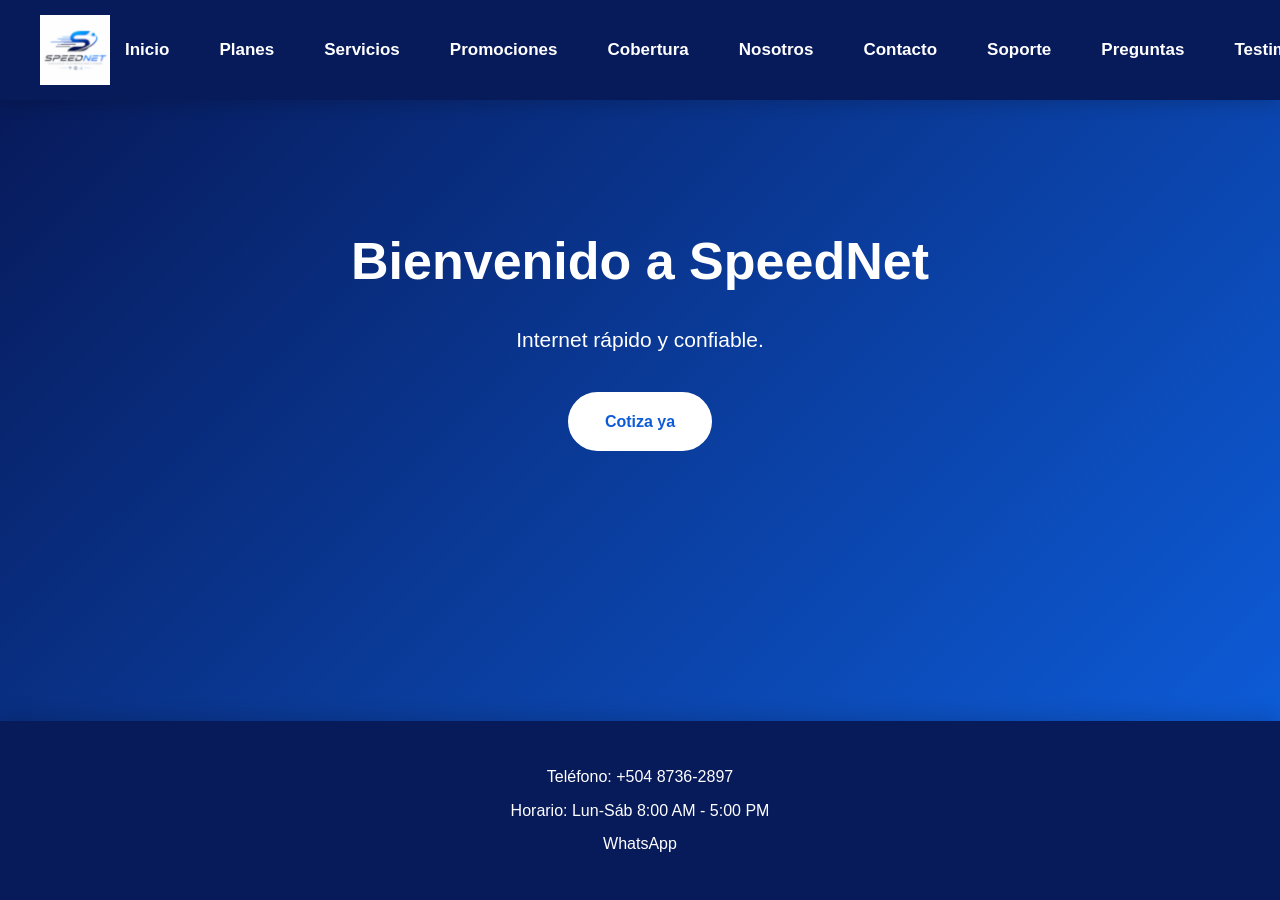
==== index.html @ 7c33e4db "Planes Servicios y nosotros" ====
<!DOCTYPE html>
<html lang="es">
<head>
<meta charset="UTF-8">
<meta name="viewport" content="width=device-width,initial-scale=1.0">
<title>SpeedNet - Inicio</title>
<link rel="stylesheet" href="css/style.css">
<link rel="stylesheet" href="css/responsive.css">
</head>
<body>
<header>
    <div class="logo">
        <img src="img/Logo.PNG" alt="SpeedNet">
    </div>

    <button id="menu-toggle">☰</button>

    <nav>
    <ul id="menu">
        <li><a href="index.html">Inicio</a></li>
        <li><a href="planes.html">Planes</a></li>
        <li><a href="servicios.html">Servicios</a></li>  <!-- ← esta línea es la nueva -->
        <li><a href="promociones.html">Promociones</a></li>
        <li><a href="cobertura.html">Cobertura</a></li>
        <li><a href="nosotros.html">Nosotros</a></li>
        <li><a href="contacto.html">Contacto</a></li>
        <li><a href="soporte.html">Soporte</a></li>
        <li><a href="preguntas.html">Preguntas</a></li>
        <li><a href="testimonios.html">Testimonios</a></li>
        <li><a href="terminos.html">Términos</a></li>
    </ul>
</nav>
</header>

<section class="hero">
<h1>Bienvenido a SpeedNet</h1>
<p>Internet rápido y confiable.</p>
<a class="btn" href="contacto.html">Cotiza ya</a>
</section>

<footer>
<p>Teléfono: +504 8736-2897<p>
<p>Horario: Lun-Sáb 8:00 AM - 5:00 PM</p>
<p>WhatsApp</p>
</footer>

<script src="js/menu.js"></script>
</body>
</html>
---- css/style.css ----
:root{
    --azulOscuro:#071A5A;
    --azulPrincipal:#0D5BD7;
    --azulClaro:#1FA3FF;
    --blanco:#FFFFFF;
    --gris:#F5F7FA;
    --texto:#1F2937;
}

*{
    margin:0;
    padding:0;
    box-sizing:border-box;
}

html{
    height:100%;
}

body{
    min-height:100vh;
    display:flex;
    flex-direction:column;
    font-family:Arial, Helvetica, sans-serif;
    background:var(--gris);
    color:var(--texto);
    line-height:1.6;
}

section{
    flex:1;
    padding:60px 0;
}

.container{
    width:90%;
    max-width:1200px;
    margin:auto;
}

/*================ HEADER ================*/

header{
    background:var(--azulOscuro);
    display:flex;
    justify-content:space-between;
    align-items:center;
    padding:15px 40px;
    box-shadow:0 5px 15px rgba(0,0,0,.15);
    position:sticky;
    top:0;
    z-index:1000;
}

.logo{
    display:flex;
    align-items:center;
}

.logo img{
    width:70px;
    transition:.4s;
}

.logo img:hover{
    transform:scale(1.08);
}

nav ul{
    display:flex;
    list-style:none;
    gap:20px;
}

nav ul li{
    position:relative;
}

nav ul li a{
    color:white;
    text-decoration:none;
    font-size:17px;
    font-weight:bold;
    padding:10px 15px;
    display:block;
    transition:.35s;
    position:relative;
}

/* Línea animada */

nav ul li a::after{

    content:"";
    position:absolute;
    left:50%;
    bottom:5px;
    width:0%;
    height:3px;
    background:var(--azulClaro);
    transition:.35s;
    transform:translateX(-50%);
    border-radius:5px;

}

nav ul li a:hover::after{

    width:75%;

}

/* Hover */

nav ul li a:hover{

    color:var(--azulClaro);
    transform:translateY(-3px);

}

/*================ HERO ================*/

.hero{

    background:linear-gradient(135deg,var(--azulOscuro),var(--azulPrincipal));
    color:white;
    text-align:center;
    padding:120px 20px;
    animation:fadeHero 1s;

}

.hero h1{

    font-size:52px;
    margin-bottom:20px;

}

.hero p{

    font-size:21px;
    margin-bottom:35px;

}

@keyframes fadeHero{

    from{

        opacity:0;
        transform:translateY(30px);

    }

    to{

        opacity:1;
        transform:translateY(0);

    }

}

/*================ BOTÓN ================*/

.btn{

    display:inline-block;
    background:white;
    color:var(--azulPrincipal);
    padding:15px 35px;
    border-radius:50px;
    text-decoration:none;
    font-weight:bold;
    transition:.35s;
    border:2px solid white;

}

.btn:hover{

    background:var(--azulClaro);
    color:white;
    border-color:var(--azulClaro);
    transform:translateY(-6px);
    box-shadow:0 15px 25px rgba(0,0,0,.25);

}

/*================ CARDS ================*/

.card{

    background:white;
    border-radius:12px;
    padding:20px;
    transition:.4s;
    box-shadow:0 10px 20px rgba(0,0,0,.12);

}

.card:hover{

    transform:translateY(-8px);
    box-shadow:0 18px 35px rgba(0,0,0,.20);

}

h2{

    color:var(--azulOscuro);
    margin-bottom:25px;
    text-align:center;

}

/*================ FOOTER ================*/

footer{

    margin-top:auto;
    background:var(--azulOscuro);
    color:white;
    text-align:center;
    padding:35px;
    box-shadow:0 -5px 20px rgba(0,0,0,.15);

}

footer p{

    margin:8px 0;

}

/*================ MENÚ ================*/

#menu-toggle,
.hmb-button{

    display:none;
    background:none;
    border:none;
    color:white;
    font-size:35px;
    cursor:pointer;

}
---- css/responsive.css ----
@media screen and (max-width:768px){

header{

    flex-wrap:wrap;
    padding:15px 20px;

}

#menu-toggle,
.hmb-button{

    display:block;

}

nav{

    width:100%;

}

header nav.hidden{

    display:none;

}

nav ul{

    display:none;
    flex-direction:column;
    width:100%;
    margin-top:20px;
    animation:menu .35s ease;

}

nav ul.show{

    display:flex;

}

nav ul li{

    text-align:center;
    margin:8px 0;

}

nav ul li a{

    display:block;
    padding:14px;

}

.hero{

    padding:90px 20px;

}

.hero h1{

    font-size:36px;

}

.hero p{

    font-size:18px;

}

}

@keyframes menu{

from{

opacity:0;
transform:translateY(-15px);

}

to{

opacity:1;
transform:translateY(0);

}

}
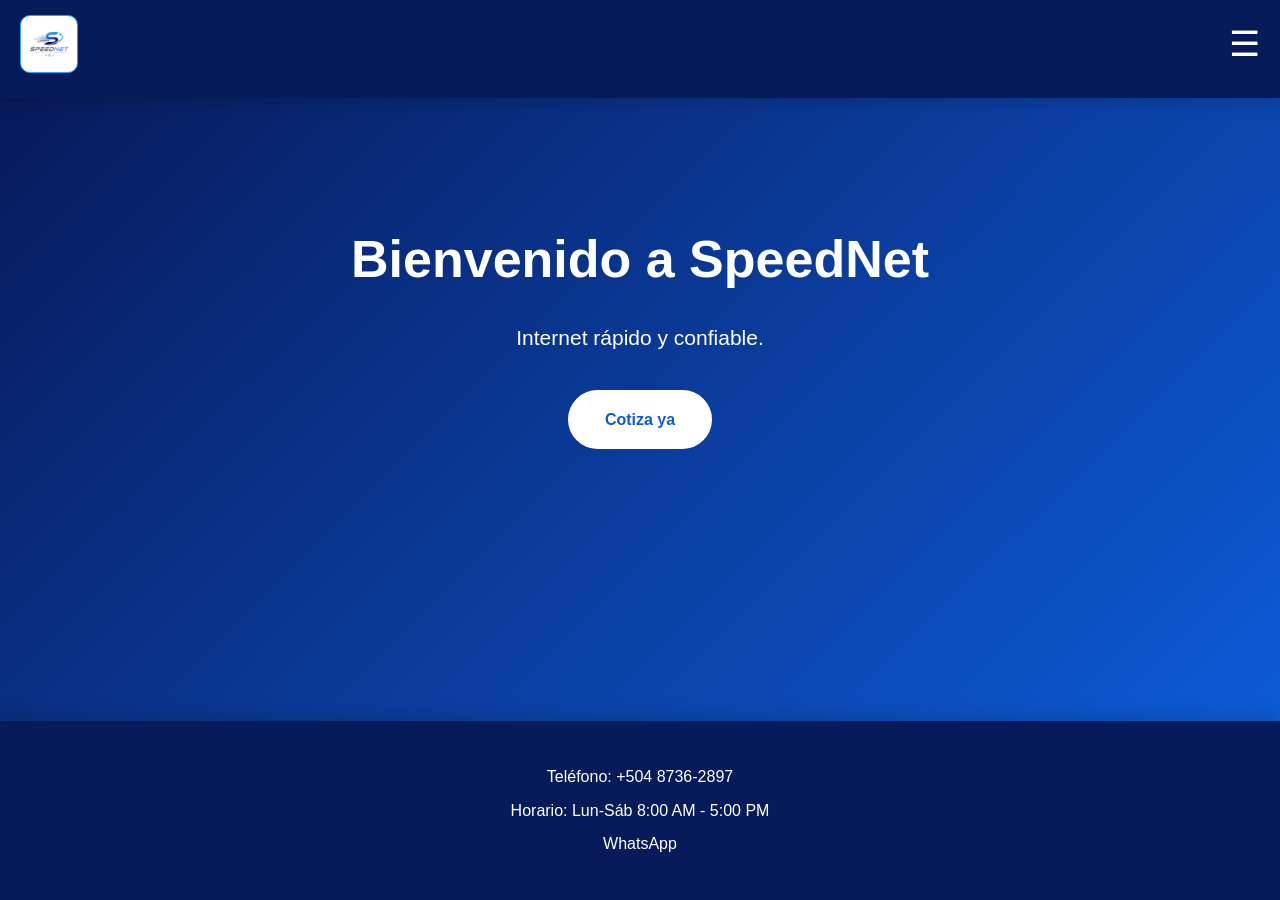
==== commit 45a8e6b5: "Unificado para todas las paginas el mismo menu, ya que unas tenian distintas" ====
--- a/index.html
+++ b/index.html
@@ -16,20 +16,23 @@
     <button id="menu-toggle">☰</button>
 
     <nav>
-    <ul id="menu">
-        <li><a href="index.html">Inicio</a></li>
-        <li><a href="planes.html">Planes</a></li>
-        <li><a href="servicios.html">Servicios</a></li>  <!-- ← esta línea es la nueva -->
-        <li><a href="promociones.html">Promociones</a></li>
-        <li><a href="cobertura.html">Cobertura</a></li>
-        <li><a href="nosotros.html">Nosotros</a></li>
-        <li><a href="contacto.html">Contacto</a></li>
-        <li><a href="soporte.html">Soporte</a></li>
-        <li><a href="preguntas.html">Preguntas</a></li>
-        <li><a href="testimonios.html">Testimonios</a></li>
-        <li><a href="terminos.html">Términos</a></li>
-    </ul>
-</nav>
+     <nav class="hidden">
+        <ul id="menu">
+            <li><a href="index.html">Inicio</a></li>
+            <li><a href="planes.html">Planes</a></li>
+            <li><a href="servicios.html">Servicios</a></li>
+            <li><a href="promociones.html">Promociones</a></li>
+            <li><a href="cobertura.html">Cobertura</a></li>
+            <li><a href="nosotros.html">Nosotros</a></li>
+            <li><a href="contacto.html">Contacto</a></li>
+            <li><a href="cotizar.html">Cotizar</a></li>
+            <li><a href="soporte.html">Soporte</a></li>
+            <li><a href="preguntas.html">Preguntas</a></li>
+            <li><a href="testimonios.html">Testimonios</a></li>
+            <li><a href="avisos.html">Avisos</a></li>
+            <li><a href="terminos.html">Términos</a></li>
+        </ul>
+    </nav>
 </header>
 
 <section class="hero">
--- a/css/style.css
+++ b/css/style.css
@@ -14,7 +14,7 @@
 }
 
 html{
-    height:100%;
+    scroll-behavior:smooth;
 }
 
 body{
@@ -38,14 +38,12 @@
     margin:auto;
 }
 
-/*================ HEADER ================*/
-
 header{
     background:var(--azulOscuro);
     display:flex;
     justify-content:space-between;
     align-items:center;
-    padding:15px 40px;
+    padding:15px 20px;
     box-shadow:0 5px 15px rgba(0,0,0,.15);
     position:sticky;
     top:0;
@@ -57,24 +55,38 @@
     align-items:center;
 }
 
+.brand{
+    display:flex;
+    align-items:center;
+    gap:12px;
+    color:var(--blanco);
+    text-decoration:none;
+    font-size:22px;
+    font-weight:bold;
+}
+
+.brand img,
 .logo img{
-    width:70px;
-    transition:.4s;
-}
-
-.logo img:hover{
-    transform:scale(1.08);
+    width:58px;
+    height:58px;
+    object-fit:contain;
+    padding:6px;
+    background:var(--blanco);
+    border:1px solid var(--azulClaro);
+    border-radius:10px;
 }
 
 nav ul{
     display:flex;
+    flex-wrap:wrap;
+    justify-content:center;
     list-style:none;
-    gap:20px;
-}
-
+    gap:8px;
+}
 nav ul li{
     position:relative;
 }
+
 
 nav ul li a{
     color:white;
@@ -87,10 +99,7 @@
     position:relative;
 }
 
-/* Línea animada */
-
 nav ul li a::after{
-
     content:"";
     position:absolute;
     left:50%;
@@ -101,72 +110,42 @@
     transition:.35s;
     transform:translateX(-50%);
     border-radius:5px;
-
-}
-
+}
 nav ul li a:hover::after{
-
     width:75%;
-
-}
-
-/* Hover */
+}
 
 nav ul li a:hover{
-
     color:var(--azulClaro);
     transform:translateY(-3px);
-
-}
-
-/*================ HERO ================*/
+}
+
+nav ul li a.active{
+    color:var(--azulClaro);
+}
+
+nav ul li a.active::after{
+    width:75%;
+}
 
 .hero{
-
     background:linear-gradient(135deg,var(--azulOscuro),var(--azulPrincipal));
     color:white;
     text-align:center;
     padding:120px 20px;
-    animation:fadeHero 1s;
-
 }
 
 .hero h1{
-
     font-size:52px;
     margin-bottom:20px;
-
 }
 
 .hero p{
-
     font-size:21px;
     margin-bottom:35px;
-
-}
-
-@keyframes fadeHero{
-
-    from{
-
-        opacity:0;
-        transform:translateY(30px);
-
-    }
-
-    to{
-
-        opacity:1;
-        transform:translateY(0);
-
-    }
-
-}
-
-/*================ BOTÓN ================*/
+}
 
 .btn{
-
     display:inline-block;
     background:white;
     color:var(--azulPrincipal);
@@ -174,77 +153,67 @@
     border-radius:50px;
     text-decoration:none;
     font-weight:bold;
-    transition:.35s;
     border:2px solid white;
-
-}
-
-.btn:hover{
-
-    background:var(--azulClaro);
-    color:white;
-    border-color:var(--azulClaro);
-    transform:translateY(-6px);
-    box-shadow:0 15px 25px rgba(0,0,0,.25);
-
-}
-
-/*================ CARDS ================*/
+}
 
 .card{
-
     background:white;
     border-radius:12px;
     padding:20px;
-    transition:.4s;
     box-shadow:0 10px 20px rgba(0,0,0,.12);
-
-}
-
-.card:hover{
-
-    transform:translateY(-8px);
-    box-shadow:0 18px 35px rgba(0,0,0,.20);
-
 }
 
 h2{
-
     color:var(--azulOscuro);
     margin-bottom:25px;
     text-align:center;
-
-}
-
-/*================ FOOTER ================*/
+}
 
 footer{
-
     margin-top:auto;
     background:var(--azulOscuro);
     color:white;
     text-align:center;
     padding:35px;
     box-shadow:0 -5px 20px rgba(0,0,0,.15);
-
 }
 
 footer p{
-
     margin:8px 0;
-
-}
-
-/*================ MENÚ ================*/
+}
 
 #menu-toggle,
 .hmb-button{
-
     display:none;
     background:none;
     border:none;
     color:white;
     font-size:35px;
     cursor:pointer;
-
-}
+}
+
+@media (max-width:1450px){
+    header{
+        flex-wrap:wrap;
+        gap:10px;
+        padding:15px 20px;
+    }
+
+    #menu-toggle,
+    .hmb-button{
+        display:block;
+    }
+
+    nav{
+        width:100%;
+    }
+
+    nav.hidden{
+        display:none;
+    }
+
+    nav ul{
+        flex-direction:column;
+        gap:8px;
+    }
+}
--- a/css/responsive.css
+++ b/css/responsive.css
@@ -1,95 +1,65 @@
 @media screen and (max-width:768px){
+    header{
+        flex-wrap:wrap;
+        padding:15px 20px;
+    }
 
-header{
+    #menu-toggle,
+    .hmb-button{
+        display:block;
+    }
 
-    flex-wrap:wrap;
-    padding:15px 20px;
+    nav{
+        width:100%;
+    }
 
-}
+    header nav.hidden{
+        display:none;
+    }
 
-#menu-toggle,
-.hmb-button{
+    nav ul{
+        display:none;
+        flex-direction:column;
+        width:100%;
+        margin-top:20px;
+        animation:menu .35s ease;
+    }
 
-    display:block;
+    nav ul.show{
+        display:flex;
+    }
 
-}
+    nav ul li{
+        text-align:center;
+        margin:8px 0;
+    }
 
-nav{
+    nav ul li a{
+        display:block;
+        padding:14px;
+    }
 
-    width:100%;
+    .hero{
+        padding:90px 20px;
+    }
 
-}
+    .hero h1{
+        font-size:36px;
+    }
 
-header nav.hidden{
-
-    display:none;
-
-}
-
-nav ul{
-
-    display:none;
-    flex-direction:column;
-    width:100%;
-    margin-top:20px;
-    animation:menu .35s ease;
-
-}
-
-nav ul.show{
-
-    display:flex;
-
-}
-
-nav ul li{
-
-    text-align:center;
-    margin:8px 0;
-
-}
-
-nav ul li a{
-
-    display:block;
-    padding:14px;
-
-}
-
-.hero{
-
-    padding:90px 20px;
-
-}
-
-.hero h1{
-
-    font-size:36px;
-
-}
-
-.hero p{
-
-    font-size:18px;
-
-}
-
+    .hero p{
+        font-size:18px;
+    }
 }
 
 @keyframes menu{
+    from{
+        opacity:0;
+        transform:translateY(-15px);
+    }
 
-from{
-
-opacity:0;
-transform:translateY(-15px);
-
+    to{
+        opacity:1;
+        transform:translateY(0);
+    }
 }
-
-to{
-
-opacity:1;
-transform:translateY(0);
-
-}
-
-}
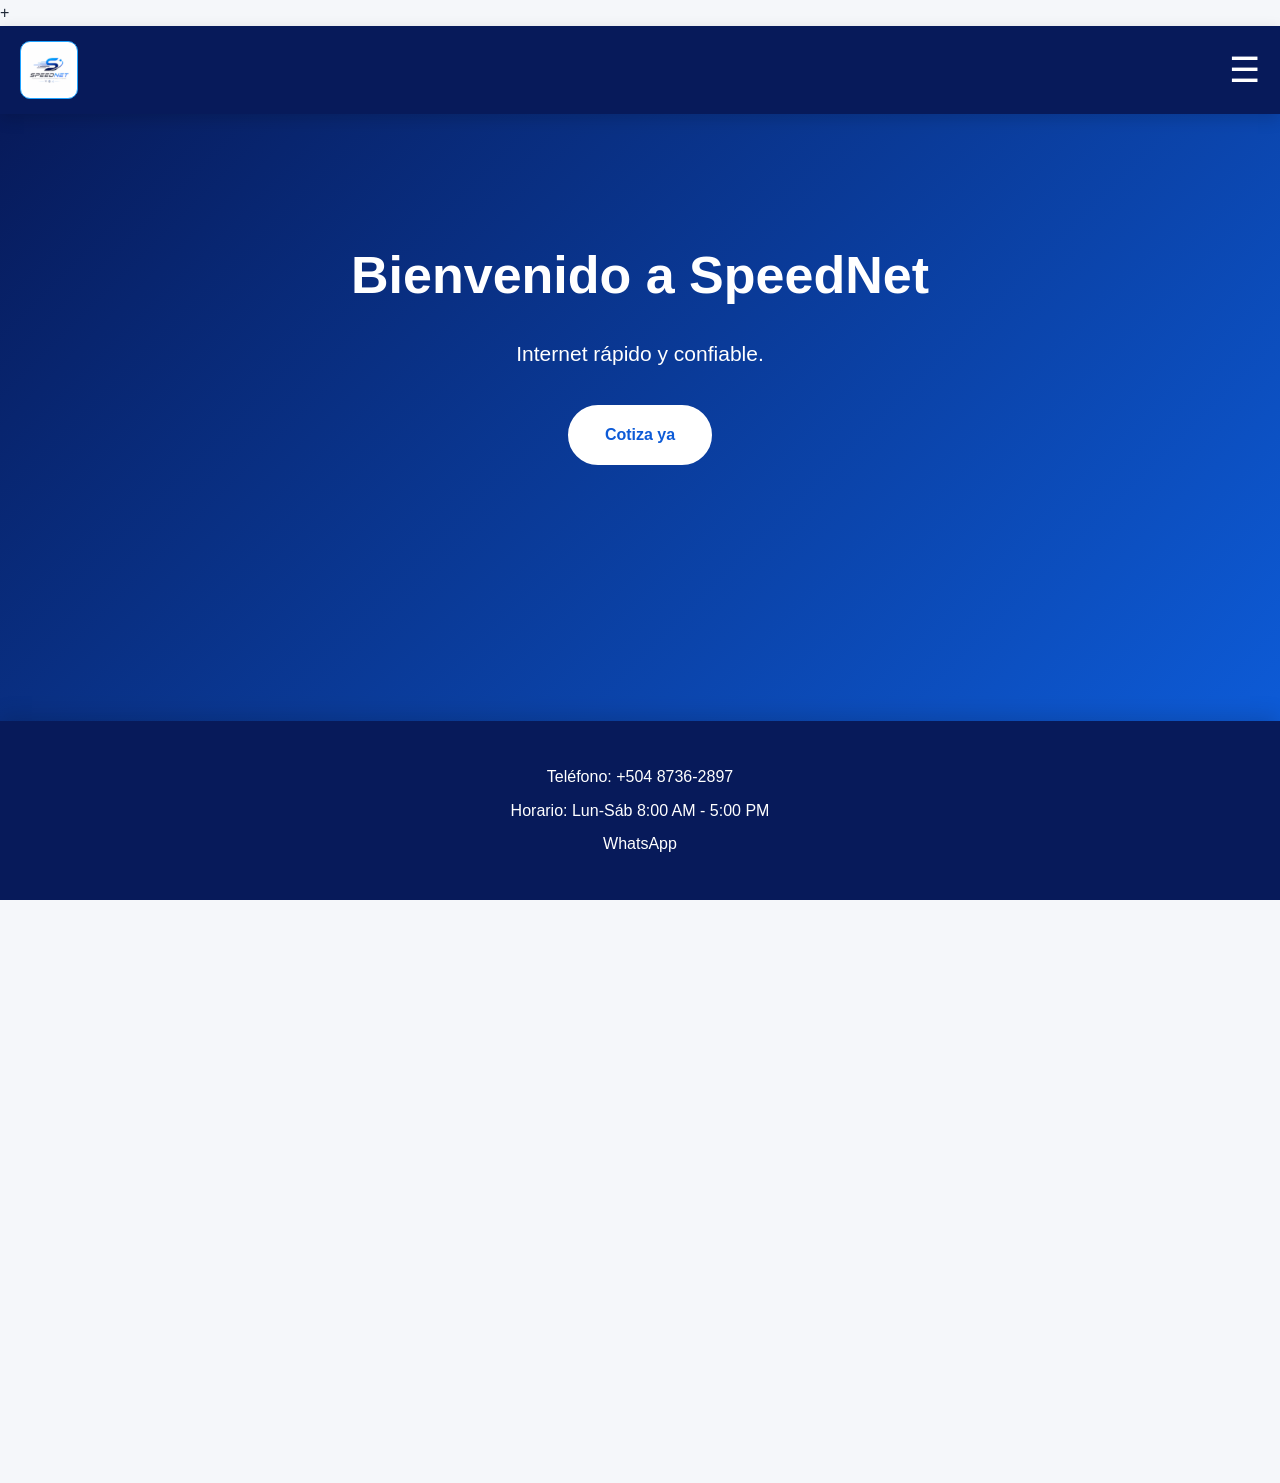
==== commit e1cdc3c5: "prueba" ====
--- a/index.html
+++ b/index.html
@@ -1,4 +1,4 @@
-<!DOCTYPE html>
++<!DOCTYPE html>
 <html lang="es">
 <head>
 <meta charset="UTF-8">
@@ -16,7 +16,7 @@
     <button id="menu-toggle">☰</button>
 
     <nav>
-     <nav class="hidden">
+     <nav class="Navegación principal">
         <ul id="menu">
             <li><a href="index.html">Inicio</a></li>
             <li><a href="planes.html">Planes</a></li>
--- a/css/style.css
+++ b/css/style.css
@@ -63,6 +63,10 @@
     text-decoration:none;
     font-size:22px;
     font-weight:bold;
+}
+
+.brand span{
+    display:none;
 }
 
 .brand img,
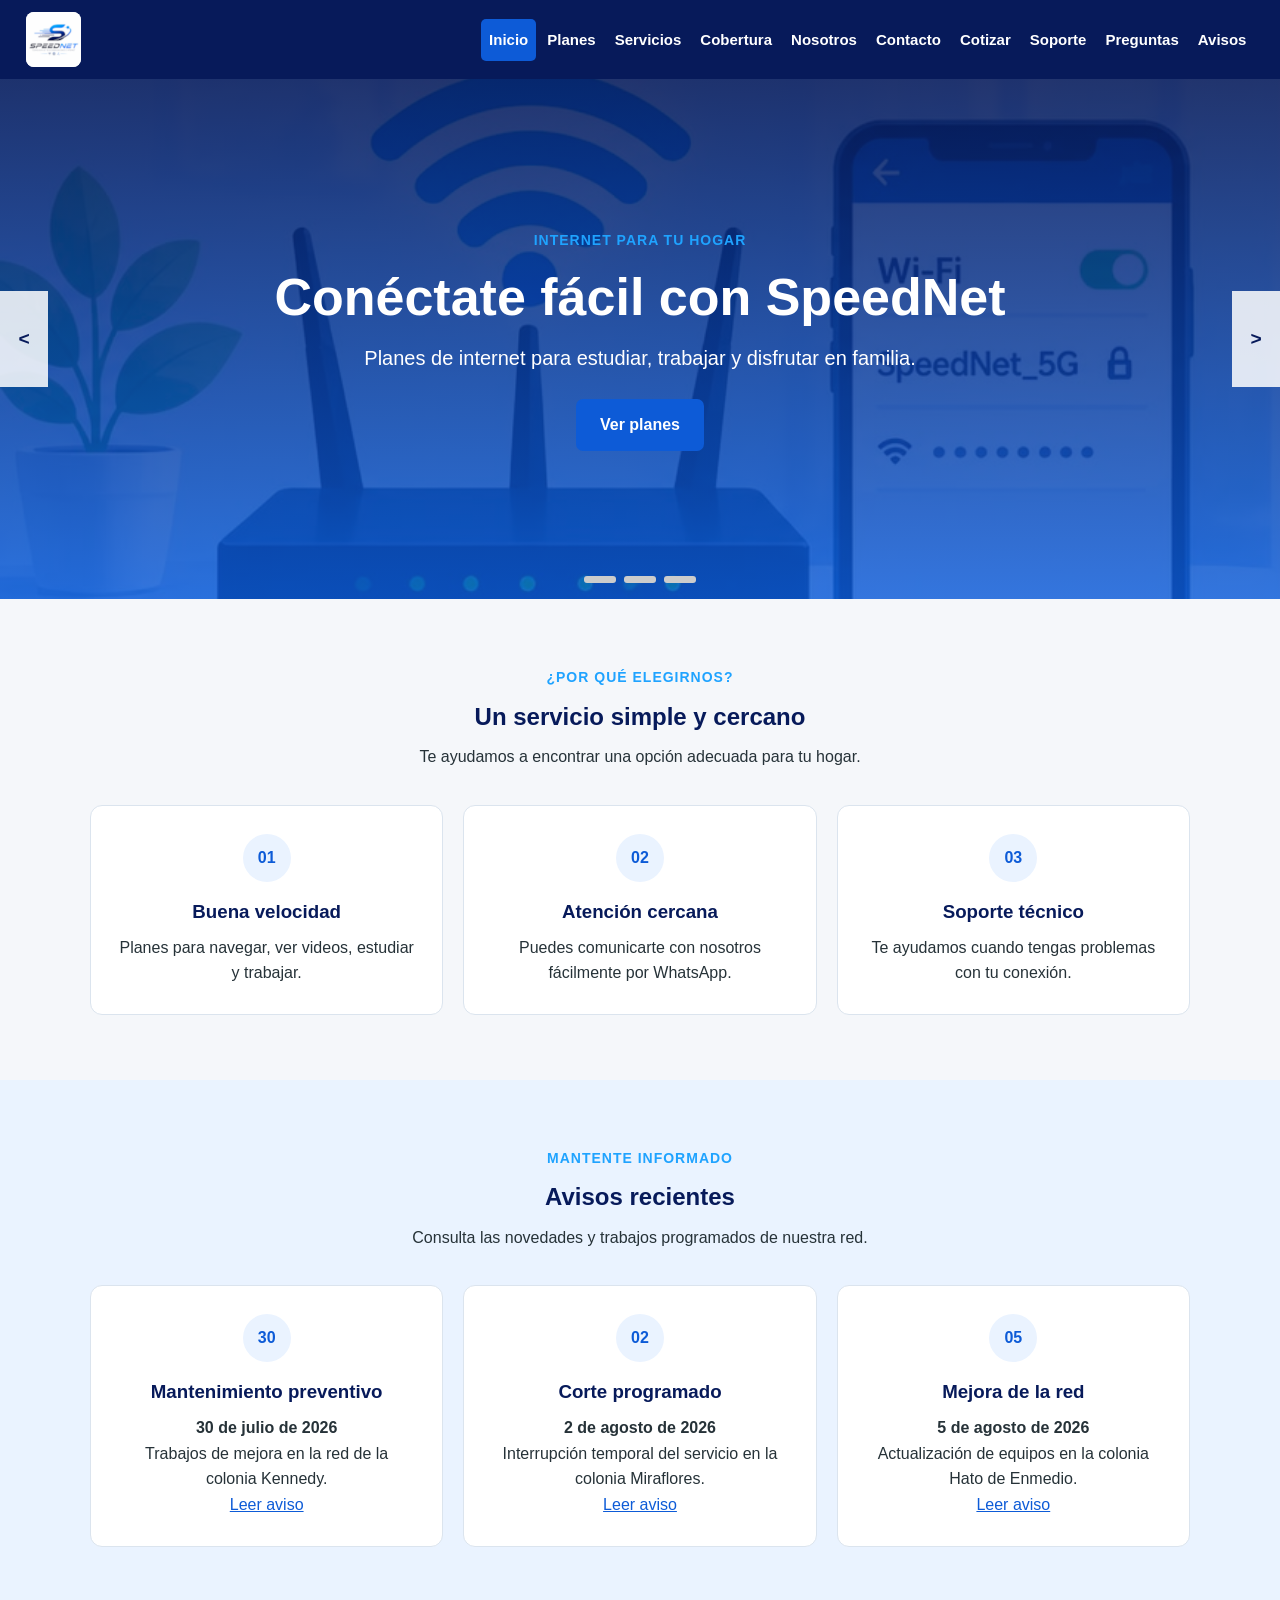
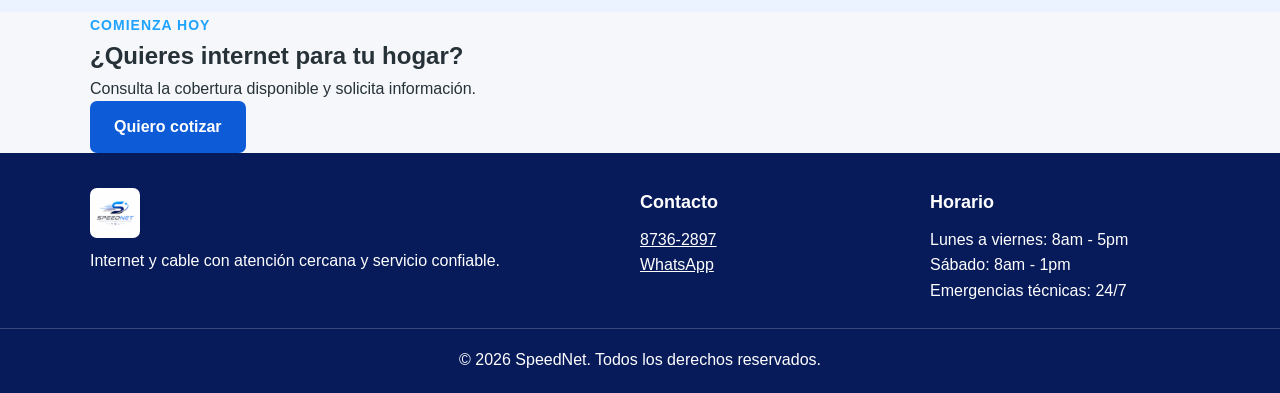
==== commit 23b49a77: "Cambios finales" ====
--- a/index.html
+++ b/index.html
@@ -1,52 +1,161 @@
-+<!DOCTYPE html>
+<!DOCTYPE html>
 <html lang="es">
 <head>
-<meta charset="UTF-8">
-<meta name="viewport" content="width=device-width,initial-scale=1.0">
-<title>SpeedNet - Inicio</title>
-<link rel="stylesheet" href="css/style.css">
-<link rel="stylesheet" href="css/responsive.css">
+    <meta charset="UTF-8">
+    <meta name="viewport" content="width=device-width, initial-scale=1.0">
+    <meta name="description" content="Internet para tu hogar con planes accesibles y atención cercana.">
+    <title>SpeedNet - Inicio</title>
+    <link rel="stylesheet" href="css/style.css">
+    <link rel="stylesheet" href="css/responsive.css">
 </head>
 <body>
-<header>
-    <div class="logo">
-        <img src="img/Logo.PNG" alt="SpeedNet">
-    </div>
-
-    <button id="menu-toggle">☰</button>
-
-    <nav>
-     <nav class="Navegación principal">
+    <header>
+        <a class="logo" href="index.html" aria-label="Ir al inicio de SpeedNet">
+            <img src="img/Logo.PNG" alt="SpeedNet">
+        </a>
+            <button class="hmb-button" type="button" aria-label="Abrir menú">☰</button>
+    <nav class="hidden">
         <ul id="menu">
-            <li><a href="index.html">Inicio</a></li>
+            <li><a class="active" href="index.html">Inicio</a></li>
             <li><a href="planes.html">Planes</a></li>
             <li><a href="servicios.html">Servicios</a></li>
-            <li><a href="promociones.html">Promociones</a></li>
             <li><a href="cobertura.html">Cobertura</a></li>
             <li><a href="nosotros.html">Nosotros</a></li>
             <li><a href="contacto.html">Contacto</a></li>
             <li><a href="cotizar.html">Cotizar</a></li>
             <li><a href="soporte.html">Soporte</a></li>
             <li><a href="preguntas.html">Preguntas</a></li>
-            <li><a href="testimonios.html">Testimonios</a></li>
             <li><a href="avisos.html">Avisos</a></li>
-            <li><a href="terminos.html">Términos</a></li>
         </ul>
     </nav>
-</header>
+    </header>
 
-<section class="hero">
-<h1>Bienvenido a SpeedNet</h1>
-<p>Internet rápido y confiable.</p>
-<a class="btn" href="contacto.html">Cotiza ya</a>
-</section>
+    <main>
+        <div class="carusel">
+            <div class="carusel-lane">
+                <section class="home-hero slide-inicio">
+                    <div class="container home-hero-content">
+                        <span class="eyebrow">Internet para tu hogar</span>
+                        <h1>Conéctate fácil con SpeedNet</h1>
+                        <p>Planes de internet para estudiar, trabajar y disfrutar en familia.</p>
+                        <div class="home-buttons"><a class="btn btn-gold" href="planes.html">Ver planes</a></div>
+                    </div>
+                </section>
+                <section class="home-hero slide-cobertura">
+                    <div class="container home-hero-content">
+                        <span class="eyebrow">Consulta tu zona</span>
+                        <h1>Encuentra cobertura cerca de ti</h1>
+                        <p>Busca tu colonia y solicita información de forma rápida.</p>
+                        <div class="home-buttons"><a class="btn btn-light" href="cobertura.html">Consultar cobertura</a></div>
+                    </div>
+                </section>
+                <section class="home-hero slide-soporte">
+                    <div class="container home-hero-content">
+                        <span class="eyebrow">Estamos para ayudarte</span>
+                        <h1>Soporte cuando lo necesites</h1>
+                        <p>Consulta respuestas y comunícate con nuestro equipo.</p>
+                        <div class="home-buttons"><a class="btn btn-gold" href="soporte.html">Ir a soporte</a></div>
+                    </div>
+                </section>
+            </div>
+        </div>
 
-<footer>
-<p>Teléfono: +504 8736-2897<p>
-<p>Horario: Lun-Sáb 8:00 AM - 5:00 PM</p>
-<p>WhatsApp</p>
+        <section class="home-section">
+            <div class="container">
+                <div class="home-heading">
+                    <span class="section-label">¿Por qué elegirnos?</span>
+                    <h2>Un servicio simple y cercano</h2>
+                    <p>Te ayudamos a encontrar una opción adecuada para tu hogar.</p>
+                </div>
+
+                <div class="home-grid">
+                    <article class="home-card">
+                        <span class="home-icon">01</span>
+                        <h3>Buena velocidad</h3>
+                        <p>Planes para navegar, ver videos, estudiar y trabajar.</p>
+                    </article>
+                    <article class="home-card">
+                        <span class="home-icon">02</span>
+                        <h3>Atención cercana</h3>
+                        <p>Puedes comunicarte con nosotros fácilmente por WhatsApp.</p>
+                    </article>
+                    <article class="home-card">
+                        <span class="home-icon">03</span>
+                        <h3>Soporte técnico</h3>
+                        <p>Te ayudamos cuando tengas problemas con tu conexión.</p>
+                    </article>
+                </div>
+            </div>
+        </section>
+
+        <section class="home-section section-alt">
+            <div class="container">
+                <div class="home-heading">
+                    <span class="section-label">Mantente informado</span>
+                    <h2>Avisos recientes</h2>
+                    <p>Consulta las novedades y trabajos programados de nuestra red.</p>
+                </div>
+
+                <div class="home-grid">
+                    <article class="home-card">
+                        <span class="home-icon">30</span>
+                        <h3>Mantenimiento preventivo</h3>
+                        <p><strong>30 de julio de 2026</strong></p>
+                        <p>Trabajos de mejora en la red de la colonia Kennedy.</p>
+                        <a href="avisos.html">Leer aviso</a>
+                    </article>
+                    <article class="home-card">
+                        <span class="home-icon">02</span>
+                        <h3>Corte programado</h3>
+                        <p><strong>2 de agosto de 2026</strong></p>
+                        <p>Interrupción temporal del servicio en la colonia Miraflores.</p>
+                        <a href="avisos.html">Leer aviso</a>
+                    </article>
+                    <article class="home-card">
+                        <span class="home-icon">05</span>
+                        <h3>Mejora de la red</h3>
+                        <p><strong>5 de agosto de 2026</strong></p>
+                        <p>Actualización de equipos en la colonia Hato de Enmedio.</p>
+                        <a href="avisos.html">Leer aviso</a>
+                    </article>
+                </div>
+            </div>
+        </section>
+
+        <section class="cta-section">
+            <div class="container cta-card">
+                <div>
+                    <span class="eyebrow">Comienza hoy</span>
+                    <h2>¿Quieres internet para tu hogar?</h2>
+                    <p>Consulta la cobertura disponible y solicita información.</p>
+                </div>
+                <a class="btn btn-gold" href="cotizar.html">Quiero cotizar</a>
+            </div>
+        </section>
+    </main>
+
+    <footer>
+    <div class="container footer-grid">
+        <div class="footer-brand">
+            <img class="footer-logo" src="img/Logo.PNG" alt="Logotipo de SpeedNet">
+            <p>Internet y cable con atención cercana y servicio confiable.</p>
+        </div>
+        <div>
+            <h2>Contacto</h2>
+            <a href="tel:+50487362897">8736-2897</a>
+            <a href="https://wa.me/50487362897" target="_blank" rel="noopener">WhatsApp</a>
+        </div>
+        <div>
+            <h2>Horario</h2>
+            <p>Lunes a viernes: 8am - 5pm</p>
+            <p>Sábado: 8am - 1pm</p>
+            <p>Emergencias técnicas: 24/7</p>
+        </div>
+    </div>
+    <p class="copyright">© 2026 SpeedNet. Todos los derechos reservados.</p>
 </footer>
 
-<script src="js/menu.js"></script>
+    <script src="js/menu.js"></script>
+    <script src="js/carusel.js"></script>
 </body>
 </html>
--- a/css/style.css
+++ b/css/style.css
@@ -1,223 +1,131 @@
 :root{
-    --azulOscuro:#071A5A;
-    --azulPrincipal:#0D5BD7;
-    --azulClaro:#1FA3FF;
-    --blanco:#FFFFFF;
-    --gris:#F5F7FA;
-    --texto:#1F2937;
+    --azul:#0d5bd7;
+    --azul-oscuro:#071a5a;
+    --celeste:#eaf3ff;
+    --amarillo:#f2c94c;
+    --blanco:#ffffff;
+    --gris:#f5f7fa;
+    --texto:#263238;
 }
 
-*{
-    margin:0;
-    padding:0;
-    box-sizing:border-box;
+*{box-sizing:border-box;margin:0;padding:0}
+html{scroll-behavior:smooth}
+body{font-family:Arial,sans-serif;background:var(--gris);color:var(--texto);line-height:1.6;overflow-x:hidden}
+img{max-width:100%;display:block}
+a{color:var(--azul)}
+.container{width:90%;max-width:1100px;margin:auto}
+
+header{display:flex;align-items:center;justify-content:space-between;gap:20px;background:var(--azul-oscuro);padding:12px 2%}
+.logo,.brand{display:flex;align-items:center;gap:10px;color:white;text-decoration:none;font-weight:bold}
+.logo img,.brand img{width:55px;height:55px;object-fit:contain;background:white;border-radius:8px}
+nav ul{display:flex;flex-wrap:nowrap;justify-content:center;gap:3px;list-style:none}
+nav a{display:block;color:white;text-decoration:none;font-size:15px;font-weight:bold;padding:9px 8px;border-radius:5px}
+nav a:hover,nav a.active{background:var(--azul)}
+#menu-toggle,.hmb-button{display:none;background:transparent;border:0;color:white;font-size:30px;cursor:pointer}
+
+.hero{min-height:480px;display:flex;align-items:center;text-align:center;color:white;background:linear-gradient(rgba(7,26,90,.88),rgba(13,91,215,.82)),url("../img/wifi.jpg") center/cover}
+.hero h1{font-size:48px;line-height:1.15;margin:14px 0}
+.hero p{font-size:19px;margin-bottom:22px}
+.btn{display:inline-block;padding:11px 22px;border:2px solid var(--azul);border-radius:7px;background:var(--azul);color:white;text-decoration:none;font-weight:bold;cursor:pointer}
+.btn:hover{opacity:.9}
+.btn-yellow{background:var(--amarillo);border-color:var(--amarillo);color:var(--azul-oscuro)}
+.btn-light{background:white;border-color:white;color:var(--azul)}
+
+.section{padding:60px 0}
+.section-alt{background:var(--celeste)}
+.card{background:white;border:1px solid #dbe4ee;border-radius:12px;padding:25px}
+.card h2,.card h3{color:var(--azul-oscuro);margin-bottom:10px}
+.card img{width:100%;height:190px;object-fit:cover;border-radius:8px;margin-bottom:15px}
+
+.faq-item{background:white;border:1px solid #dbe4ee;border-radius:8px;margin-bottom:12px;overflow:hidden}
+.faq-item summary{padding:17px 20px;color:var(--azul-oscuro);font-weight:bold;cursor:pointer}
+.faq-item div{padding:0 20px 18px}
+
+footer{background:var(--azul-oscuro);color:white;padding:35px 0 20px}
+.footer-grid{display:grid;grid-template-columns:2fr 1fr 1fr;gap:30px}
+footer h2{font-size:18px;margin-bottom:10px}
+footer a{display:block;color:white}
+.footer-brand{display:flex;flex-direction:column;align-items:flex-start;gap:10px}
+.footer-brand .footer-logo{width:50px;height:50px;object-fit:contain;padding:4px;background:white;border-radius:7px}
+.copyright{text-align:center;margin-top:25px;padding-top:18px;border-top:1px solid rgba(255,255,255,.2)}
+
+/* Inicio */
+.home-hero{min-height:520px;display:flex;align-items:center;text-align:center;color:white;background:linear-gradient(rgba(7,26,90,.88),rgba(13,91,215,.82)),url("../img/wifi.jpg") center/cover}
+.home-hero-content{max-width:760px}
+.home-hero h1{font-size:52px;line-height:1.15;margin:15px 0}
+.home-hero p{font-size:20px;margin-bottom:25px}
+.home-buttons{display:flex;justify-content:center;gap:12px;flex-wrap:wrap}
+.btn-light{background:white;border-color:white;color:var(--azul)}
+.home-section{padding:65px 0}
+.home-heading{max-width:650px;margin:0 auto 35px;text-align:center}
+.home-heading h2{margin:8px 0;color:var(--azul-oscuro)}
+.home-grid{display:grid;grid-template-columns:repeat(3,1fr);gap:20px}
+.home-card{background:white;border:1px solid #dbe4ee;border-radius:12px;padding:28px;text-align:center}
+.home-card h3{color:var(--azul-oscuro);margin-bottom:8px}
+.home-icon{display:grid;place-items:center;width:48px;height:48px;margin:0 auto 15px;border-radius:50%;background:var(--celeste);color:var(--azul);font-weight:bold}
+
+/* Carrusel basado en el ejercicio visto en clase */
+.carusel{position:relative;width:100vw;height:520px;overflow:hidden}
+.carusel .carusel-lane{display:flex;transition:transform 1s ease}
+.carusel .carusel-lane>section{width:100vw;height:520px;flex-shrink:0}
+.carusel .carusel-btn{display:flex;justify-content:center;align-items:center;position:absolute;width:3rem;height:6rem;font-size:1.2rem;font-weight:bolder;top:50%;background-color:rgba(255,255,255,.85);color:var(--azul-oscuro);transform:translateY(-50%);cursor:pointer}
+.carusel .carusel-btn-left{left:0}
+.carusel .carusel-btn-right{right:0}
+.carusel .carusel-idx-btns{position:absolute;padding:1rem;bottom:0;left:50%;transform:translateX(-50%);display:flex;gap:.5rem}
+.carusel .carusel-idx-btn{width:2rem;height:7px;border-radius:3px;background-color:#ccc;cursor:pointer}
+.carusel .carusel-idx-btn.active{background-color:var(--amarillo)}
+.slide-inicio{background:linear-gradient(rgba(7,26,90,.88),rgba(13,91,215,.82)),url("../img/wifi.jpg") center/cover}
+.slide-cobertura{background:linear-gradient(rgba(7,26,90,.88),rgba(13,91,215,.82)),url("../img/cobertura.jpg") center/cover}
+.slide-soporte{background:linear-gradient(rgba(7,26,90,.88),rgba(13,91,215,.82)),url("../img/soporte-tecnico.jpg") center/cover}
+
+/* Cobertura */
+.page-hero{background:linear-gradient(135deg,var(--azul-oscuro),var(--azul));color:white;text-align:center;padding:70px 20px}
+.page-hero .container{max-width:800px}
+.page-hero h1{font-size:42px;margin:10px 0 15px}
+.page-hero p{font-size:18px}
+.eyebrow,.section-label{color:#1fa3ff;font-size:14px;font-weight:bold;text-transform:uppercase;letter-spacing:1px}
+.coverage-section,.faq-section{padding:60px 0}
+.search-panel{display:grid;grid-template-columns:1fr 1fr;gap:35px;align-items:center;background:white;border-radius:14px;padding:30px;box-shadow:0 8px 24px rgba(0,0,0,.08)}
+.search-panel h2{text-align:left;margin:8px 0;color:var(--azul-oscuro)}
+.search-control label{display:block;font-weight:bold;margin-bottom:8px}
+.search-input-wrap{display:flex;align-items:center;gap:8px;border:1px solid #cbd5e1;border-radius:8px;padding:8px 10px}
+.search-input-wrap input{flex:1;min-width:0;border:0;outline:0;font-size:16px}
+.search-input-wrap button{border:0;border-radius:6px;background:var(--celeste);color:var(--azul);padding:8px 12px;cursor:pointer}
+.coverage-status{display:flex;justify-content:space-between;gap:15px;margin:25px 0 15px;padding:15px 18px;background:var(--celeste);border-left:4px solid var(--azul);border-radius:6px}
+.coverage-grid{display:grid;grid-template-columns:repeat(3,1fr);gap:15px}
+.coverage-card{display:grid;grid-template-columns:auto 1fr;gap:8px 12px;align-items:center;background:white;border:1px solid #dbe4ee;border-radius:10px;padding:18px}
+.coverage-card h3{margin:0;color:var(--azul-oscuro)}
+.coverage-card a{grid-column:2;font-weight:bold;text-decoration:none}
+.coverage-dot{width:10px;height:10px;border-radius:50%;background:#22c55e}
+.no-results{margin-top:20px;background:white;border-radius:12px;padding:30px;text-align:center}
+.benefit-strip{background:var(--azul-oscuro);color:white;padding:28px 0}
+.benefit-strip-grid{display:grid;grid-template-columns:repeat(3,1fr);gap:20px;text-align:center}
+.benefit-strip-grid strong,.benefit-strip-grid span{display:block}
+.benefit-strip-grid span{font-size:14px;color:#dbeafe}
+
+/* Preguntas */
+.faq-layout{display:grid;grid-template-columns:280px 1fr;gap:35px;align-items:start}
+.faq-aside{background:white;border-radius:12px;padding:25px;border:1px solid #dbe4ee}
+.faq-aside h2{text-align:left;margin:8px 0;color:var(--azul-oscuro)}
+.faq-categories{display:flex;flex-direction:column;gap:8px;margin:20px 0}
+.faq-categories a{color:#334155;text-decoration:none;padding:9px 10px;border-radius:6px;background:#f1f5f9}
+.help-card{background:var(--azul-oscuro);color:white;border-radius:9px;padding:18px}
+.help-card span,.help-card strong,.help-card a{display:block;margin-bottom:7px}
+.help-card a{color:var(--amarillo)}
+.faq-group{margin-bottom:35px}
+.faq-group-heading{display:flex;align-items:center;gap:15px;margin-bottom:12px}
+.faq-group-heading>span{display:grid;place-items:center;width:42px;height:42px;border-radius:50%;background:var(--azul);color:white;font-weight:bold}
+.faq-group-heading p,.faq-group-heading h2{margin:0;text-align:left}
+.faq-item summary{color:var(--azul-oscuro)}
+
+@media(max-width:800px){
+    .home-hero h1,.page-hero h1{font-size:36px}
+    .home-grid,.search-panel,.faq-layout{grid-template-columns:1fr}
+    .coverage-grid{grid-template-columns:1fr 1fr}
+    .benefit-strip-grid{grid-template-columns:1fr}
 }
 
-html{
-    scroll-behavior:smooth;
+@media(max-width:520px){
+    .coverage-grid{grid-template-columns:1fr}
+    .coverage-status{display:block}
 }
-
-body{
-    min-height:100vh;
-    display:flex;
-    flex-direction:column;
-    font-family:Arial, Helvetica, sans-serif;
-    background:var(--gris);
-    color:var(--texto);
-    line-height:1.6;
-}
-
-section{
-    flex:1;
-    padding:60px 0;
-}
-
-.container{
-    width:90%;
-    max-width:1200px;
-    margin:auto;
-}
-
-header{
-    background:var(--azulOscuro);
-    display:flex;
-    justify-content:space-between;
-    align-items:center;
-    padding:15px 20px;
-    box-shadow:0 5px 15px rgba(0,0,0,.15);
-    position:sticky;
-    top:0;
-    z-index:1000;
-}
-
-.logo{
-    display:flex;
-    align-items:center;
-}
-
-.brand{
-    display:flex;
-    align-items:center;
-    gap:12px;
-    color:var(--blanco);
-    text-decoration:none;
-    font-size:22px;
-    font-weight:bold;
-}
-
-.brand span{
-    display:none;
-}
-
-.brand img,
-.logo img{
-    width:58px;
-    height:58px;
-    object-fit:contain;
-    padding:6px;
-    background:var(--blanco);
-    border:1px solid var(--azulClaro);
-    border-radius:10px;
-}
-
-nav ul{
-    display:flex;
-    flex-wrap:wrap;
-    justify-content:center;
-    list-style:none;
-    gap:8px;
-}
-nav ul li{
-    position:relative;
-}
-
-
-nav ul li a{
-    color:white;
-    text-decoration:none;
-    font-size:17px;
-    font-weight:bold;
-    padding:10px 15px;
-    display:block;
-    transition:.35s;
-    position:relative;
-}
-
-nav ul li a::after{
-    content:"";
-    position:absolute;
-    left:50%;
-    bottom:5px;
-    width:0%;
-    height:3px;
-    background:var(--azulClaro);
-    transition:.35s;
-    transform:translateX(-50%);
-    border-radius:5px;
-}
-nav ul li a:hover::after{
-    width:75%;
-}
-
-nav ul li a:hover{
-    color:var(--azulClaro);
-    transform:translateY(-3px);
-}
-
-nav ul li a.active{
-    color:var(--azulClaro);
-}
-
-nav ul li a.active::after{
-    width:75%;
-}
-
-.hero{
-    background:linear-gradient(135deg,var(--azulOscuro),var(--azulPrincipal));
-    color:white;
-    text-align:center;
-    padding:120px 20px;
-}
-
-.hero h1{
-    font-size:52px;
-    margin-bottom:20px;
-}
-
-.hero p{
-    font-size:21px;
-    margin-bottom:35px;
-}
-
-.btn{
-    display:inline-block;
-    background:white;
-    color:var(--azulPrincipal);
-    padding:15px 35px;
-    border-radius:50px;
-    text-decoration:none;
-    font-weight:bold;
-    border:2px solid white;
-}
-
-.card{
-    background:white;
-    border-radius:12px;
-    padding:20px;
-    box-shadow:0 10px 20px rgba(0,0,0,.12);
-}
-
-h2{
-    color:var(--azulOscuro);
-    margin-bottom:25px;
-    text-align:center;
-}
-
-footer{
-    margin-top:auto;
-    background:var(--azulOscuro);
-    color:white;
-    text-align:center;
-    padding:35px;
-    box-shadow:0 -5px 20px rgba(0,0,0,.15);
-}
-
-footer p{
-    margin:8px 0;
-}
-
-#menu-toggle,
-.hmb-button{
-    display:none;
-    background:none;
-    border:none;
-    color:white;
-    font-size:35px;
-    cursor:pointer;
-}
-
-@media (max-width:1450px){
-    header{
-        flex-wrap:wrap;
-        gap:10px;
-        padding:15px 20px;
-    }
-
-    #menu-toggle,
-    .hmb-button{
-        display:block;
-    }
-
-    nav{
-        width:100%;
-    }
-
-    nav.hidden{
-        display:none;
-    }
-
-    nav ul{
-        flex-direction:column;
-        gap:8px;
-    }
-}
--- a/css/responsive.css
+++ b/css/responsive.css
@@ -1,65 +1,18 @@
-@media screen and (max-width:768px){
-    header{
-        flex-wrap:wrap;
-        padding:15px 20px;
-    }
-
-    #menu-toggle,
-    .hmb-button{
-        display:block;
-    }
-
-    nav{
-        width:100%;
-    }
-
-    header nav.hidden{
-        display:none;
-    }
-
-    nav ul{
-        display:none;
-        flex-direction:column;
-        width:100%;
-        margin-top:20px;
-        animation:menu .35s ease;
-    }
-
-    nav ul.show{
-        display:flex;
-    }
-
-    nav ul li{
-        text-align:center;
-        margin:8px 0;
-    }
-
-    nav ul li a{
-        display:block;
-        padding:14px;
-    }
-
-    .hero{
-        padding:90px 20px;
-    }
-
-    .hero h1{
-        font-size:36px;
-    }
-
-    .hero p{
-        font-size:18px;
-    }
+@media(max-width:1000px){
+    header{flex-wrap:wrap;padding:12px 20px}
+    #menu-toggle,.hmb-button{display:block}
+    header nav{width:100%}
+    header nav.hidden{display:none}
+    nav ul{flex-direction:column}
+    nav li{text-align:center}
 }
 
-@keyframes menu{
-    from{
-        opacity:0;
-        transform:translateY(-15px);
-    }
+@media(max-width:800px){
+    .hero h1{font-size:36px}
+    .footer-grid{grid-template-columns:1fr}
+}
 
-    to{
-        opacity:1;
-        transform:translateY(0);
-    }
+@media(max-width:520px){
+    .hero{min-height:420px}
+    .hero h1{font-size:31px}
 }
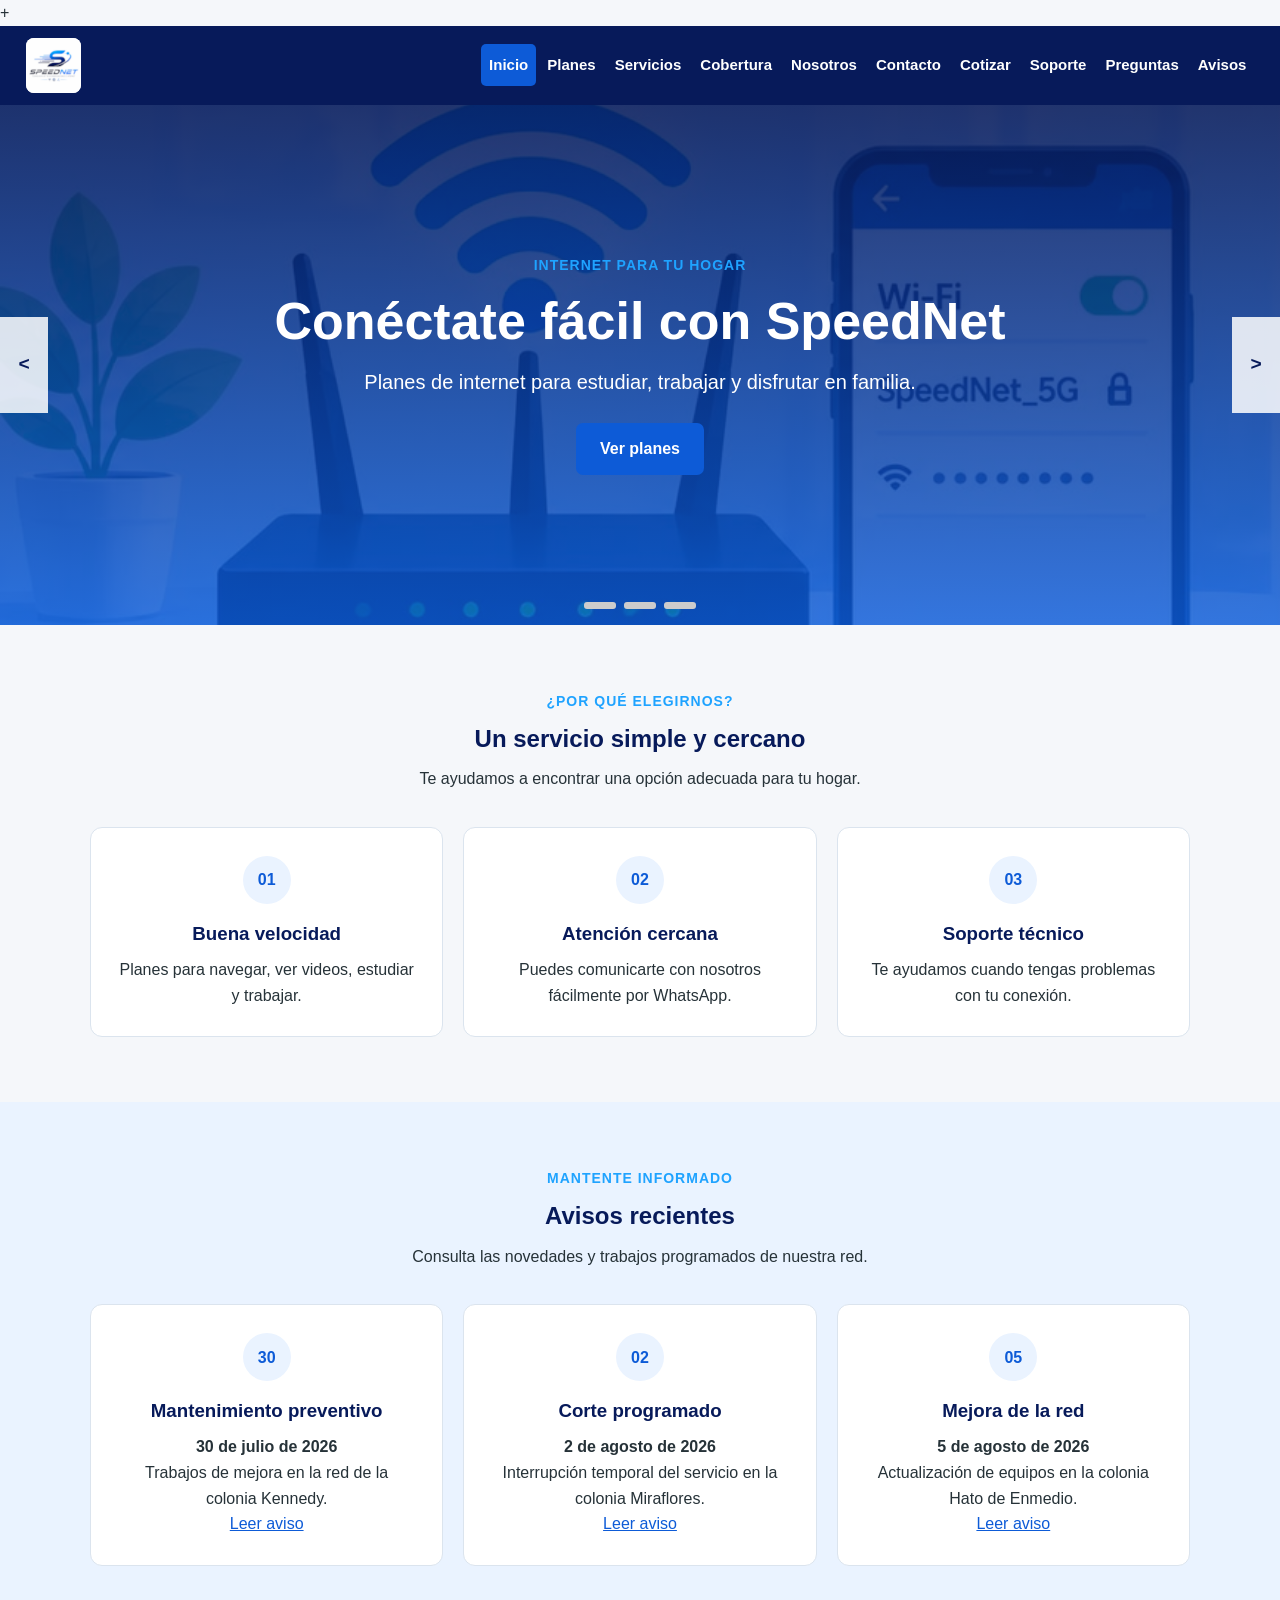
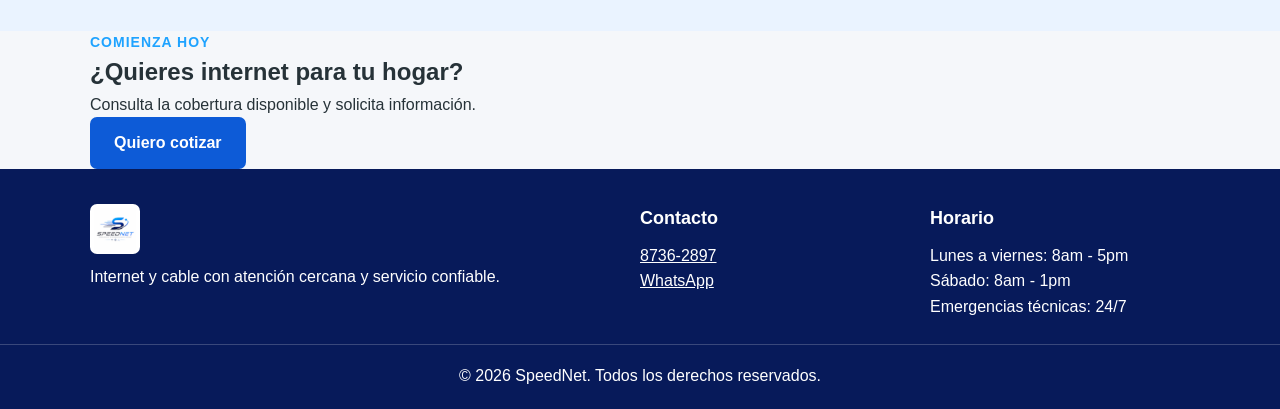
==== commit 7010875f: "Merge branch 'main' of https://github.com/kelviniza1/SPEED_NET" ====
--- a/index.html
+++ b/index.html
@@ -1,4 +1,4 @@
-<!DOCTYPE html>
++<!DOCTYPE html>
 <html lang="es">
 <head>
     <meta charset="UTF-8">
@@ -9,11 +9,11 @@
     <link rel="stylesheet" href="css/responsive.css">
 </head>
 <body>
-    <header>
-        <a class="logo" href="index.html" aria-label="Ir al inicio de SpeedNet">
-            <img src="img/Logo.PNG" alt="SpeedNet">
-        </a>
-            <button class="hmb-button" type="button" aria-label="Abrir menú">☰</button>
+<header>
+    <a class="logo" href="index.html" aria-label="Ir al inicio de SpeedNet">
+        <img src="img/Logo.PNG" alt="SpeedNet">
+    </a>
+    <button id="menu-toggle" class="hmb-button" type="button" aria-label="Abrir menú">☰</button>
     <nav class="hidden">
         <ul id="menu">
             <li><a class="active" href="index.html">Inicio</a></li>
